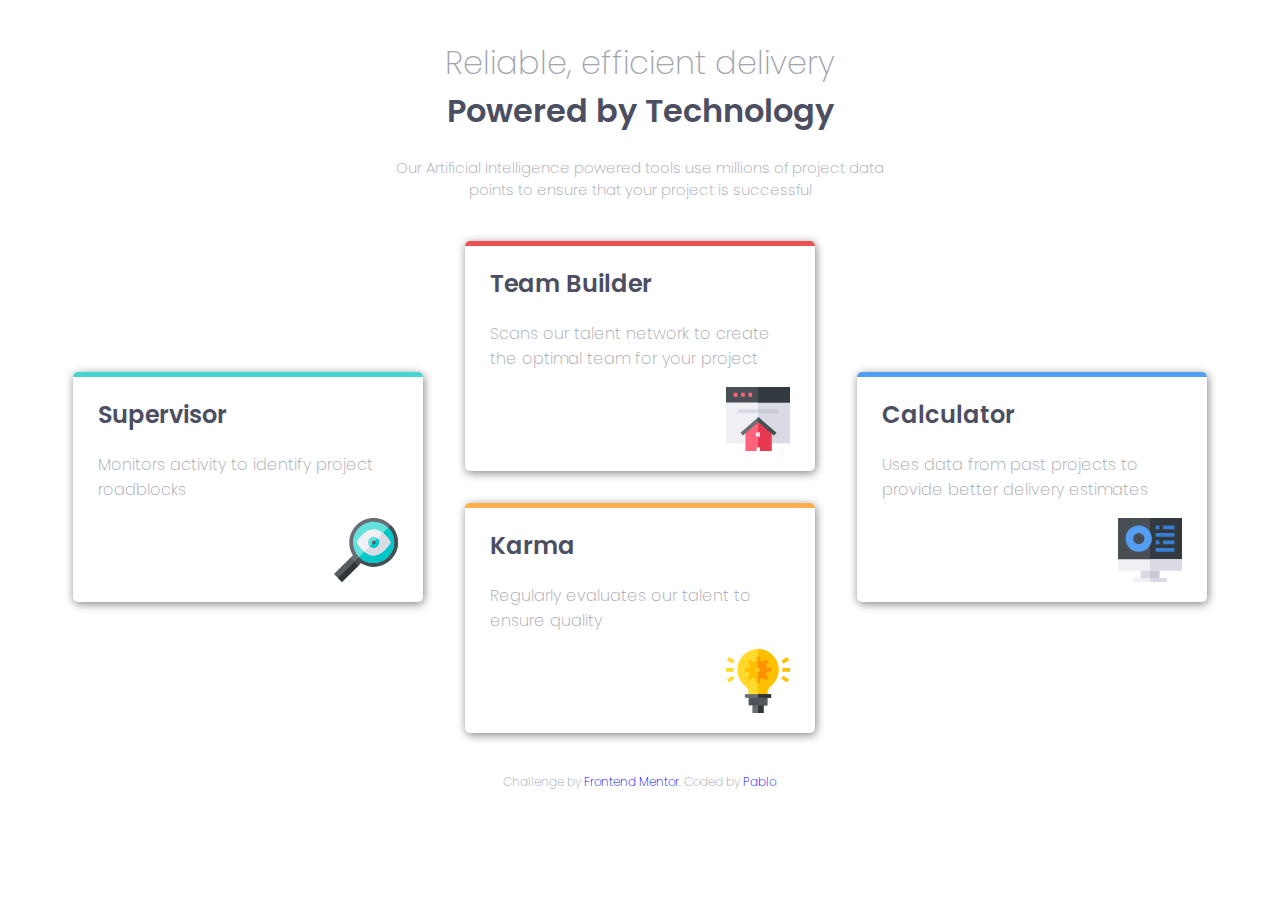
==== four-card-feature/index.html @ 46227931 "Add files via upload" ====
<!DOCTYPE html>
<html lang="en">

<head>
  <meta charset="UTF-8">
  <meta name="viewport" content="width=device-width, initial-scale=1.0"> <!-- displays site properly based on user's device -->

  <link rel="icon" type="image/png" sizes="32x32" href="./images/favicon-32x32.png">
  <link href="https://fonts.googleapis.com/css?family=Poppins&display=swap" rel="stylesheet">
  <link rel="stylesheet" href="css/style.css">

  <title>Frontend Mentor | Four card feature section</title>

  <!-- Feel free to remove these styles or customise in your own stylesheet 👍 -->
  <!--original styles .attribution { font-size: 11px; text-align: center; }
    .attribution a { color: hsl(228, 45%, 44%); }-->


</head>

<body>
  <!--header-->
  <header>
    <h1>Reliable, efficient delivery <br>
      <span class="title-bold">Powered by Technology</span> </h1>

    <h3>
      Our Artificial Intelligence powered tools use millions of project data <br> points
      to ensure that your project is successful
    </h3>
  </header>

  <!--main container-->

    <div class="container">
      <!--first box-->
      <div class="super box">
        <h2>Supervisor</h2>

        <p>
          Monitors activity to identify project roadblocks
        </p>
        <img class="icons" src="images/icon-supervisor.svg" alt="icon-super">
      </div>
      <!--second box-->
      <div class="builder box">
        <h2>Team Builder</h2>
        <p>
          Scans our talent network to create the optimal team for your project
        </p>
        <img  class="icons" src="images/icon-team-builder.svg" alt="icon-builder">
      </div>
      <!--third box-->
      <div class="karma box">
        <h2>Karma</h2>
        <p>
          Regularly evaluates our talent to ensure quality
        </p>
        <img class="icons" src="images/icon-karma.svg" alt="icon-karma">
      </div>
      <!--fourth box-->
      <div class="cal box">
        <h2>Calculator</h2>
        <p>
          Uses data from past projects to provide better delivery estimates
        </p>
        <img class="icons" src="images/icon-calculator.svg" alt="icon-cal">
      </div>
    </div>


  <!--footer-->
  <footer>
    <p class="attribution">
      Challenge by <a href="https://www.frontendmentor.io?ref=challenge" target="_blank">Frontend Mentor</a>.
      Coded by <a href="#">Pablo</a>.
    </p>
  </footer>
</body>

</html>
---- four-card-feature/css/style.css ----
body {
  text-align: center;
  font-family: 'Poppins', sans-serif;
  padding: 10px;
}

h1, h3, p {
  color: hsl(229, 6%, 66%);
  font-weight: 200;
}

h2 {
  font-weight: 600;
  color: hsl(234, 12%, 34%);
  text-align: left;
}

h3 {
  font-size: 0.93rem;
}

p {
  text-align: left;
}

a {
  text-decoration: none;
}

.title-bold {
  font-weight: 600;
  color: hsl(234, 12%, 34%);
}

/* Footer */
.attribution {
  font-size: 0.75rem;
  text-align: center;
}

/* Main container that contains all four boxes */
.container {
  display: grid;
  grid-template-columns: 1fr;
  justify-items: center;
  margin: 40px 50px;
  grid-gap: 2rem;
}
/* Boxes dimentions with styles */
.box {
  width: 300px;
  height: 225px;
  border-radius: 5px;
  box-shadow: 1px 2px 10px gray;
  padding: 0 25px;
}
/* Top border colors for all four boxes */
.super {
  border-top: 5px solid hsl(180, 62%, 55%);
}

.builder {
  border-top: 5px solid hsl(0, 78%, 62%);
}

.karma {
  border-top: 5px solid hsl(34, 97%, 64%);
}

.cal {
  border-top: 5px solid hsl(212, 86%, 64%);
}

.icons {
  float: right;
}

/* As screen size increases the following css will apply at 925px */
@media (min-width: 925px) {
  .container {
    grid-template-columns: repeat(2, 1fr);
  }
}

/* As screen size increases the following css will apply at 1250px */
@media (min-width: 1250px) {
  .container {
    grid-template-columns: repeat(3, 1fr);
  }

  .super {
    grid-column: 1/2;
    grid-row: 1/3;
    align-self: center;
  }

  .cal {
    grid-column: 3;
    grid-row: 1/3;
    align-self: center;
  }
}
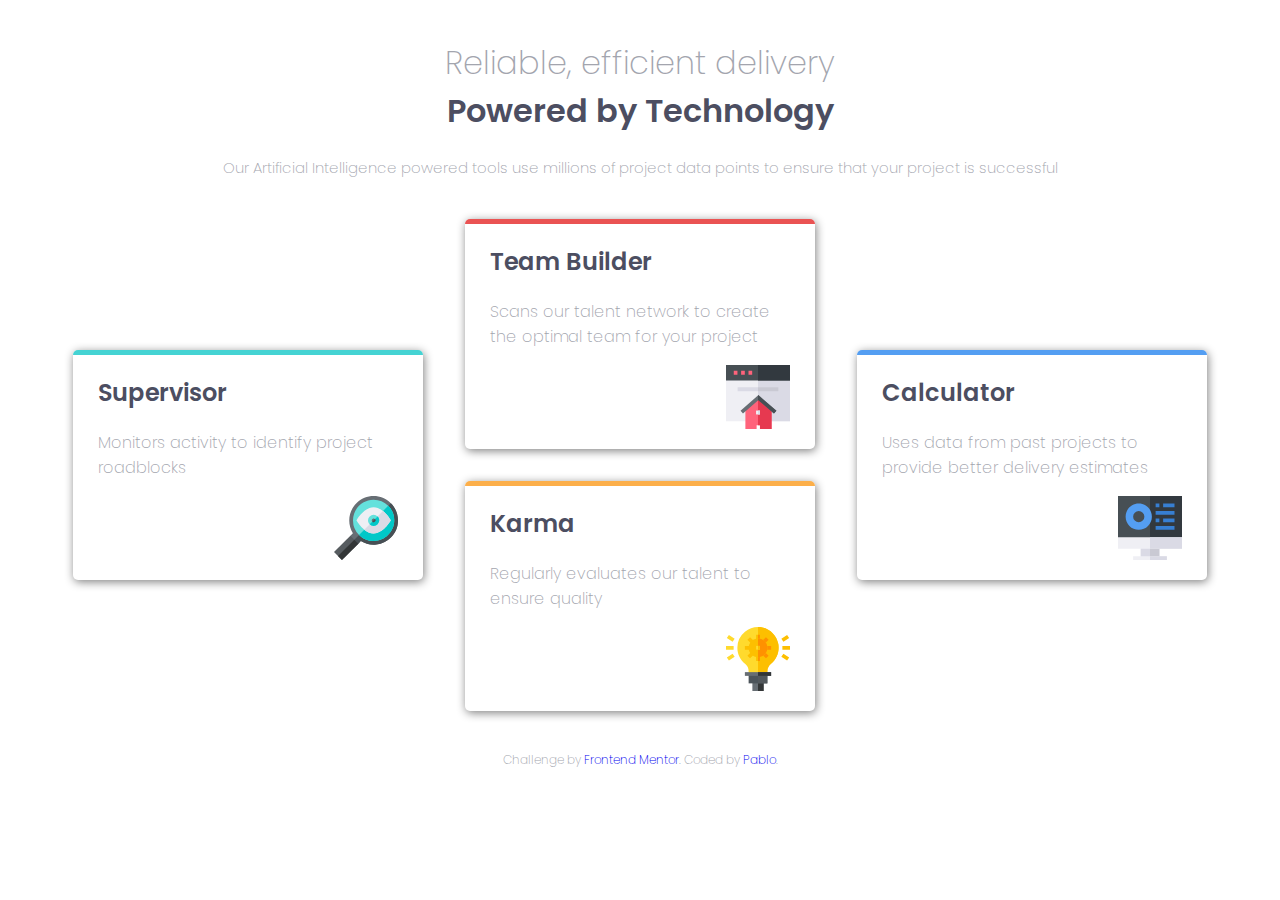
==== commit 357415e9: "Add files via upload" ====
--- a/four-card-feature/index.html
+++ b/four-card-feature/index.html
@@ -21,13 +21,14 @@
 <body>
   <!--header-->
   <header>
-    <h1>Reliable, efficient delivery <br>
-      <span class="title-bold">Powered by Technology</span> </h1>
-
-    <h3>
-      Our Artificial Intelligence powered tools use millions of project data <br> points
-      to ensure that your project is successful
-    </h3>
+    <div class="main-title">
+    <h1>Reliable, efficient delivery<br />
+      <span class="title-bold">Powered by Technology</span></h1>
+    </div>
+    <div class="sub-title">
+    <h3>Our Artificial Intelligence powered tools use millions of project data
+      points to ensure that your project is successful</h3>
+    </div>
   </header>
 
   <!--main container-->
